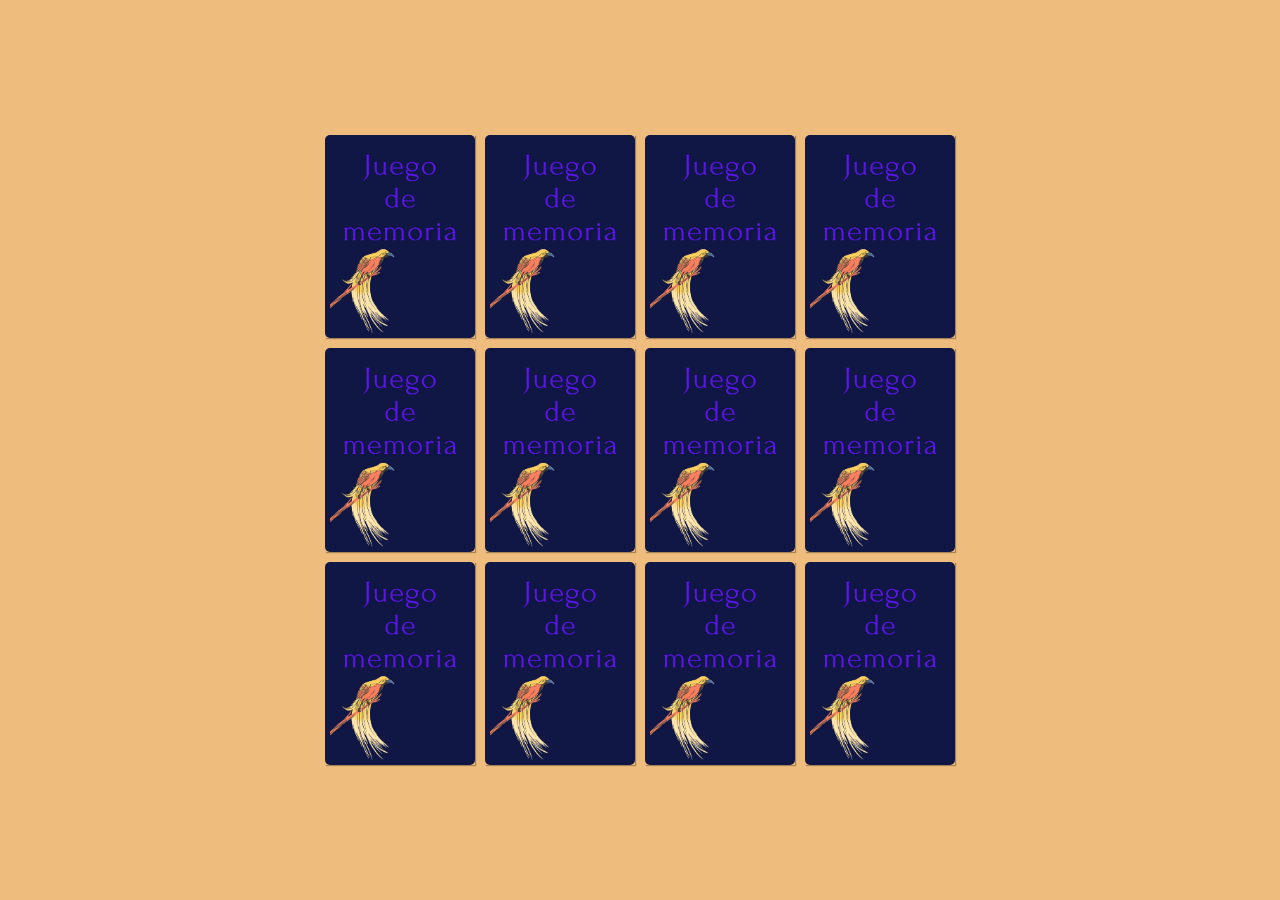
==== juego de memoria.html @ 0200614b "memory1" ====
<!DOCTYPE html>

<html>

<head>
    <title>Gra Memory</title>
    <style>
        * {
            padding: 0;
            margin: 0;
            box-sizing: border-box;
        }

        body {
            height: 100vh;
            display: flex;
            background: #eebd7e
        }

        .gramemory {
            width: 640px;
            height: 640px;
            margin: auto;
            display: flex;
            flex-wrap: wrap;
            perspective: 1000px;
        }

        .karta {
            width: calc(25% - 10px);
            height: calc(33.333% - 10px);
            margin: 5px;
            position: relative;
            box-shadow: 1px 1px 1px rgba(0, 0, 0, .3);
            transform: scale(1);
            transform-style: preserve-3d;
            transition: transform .5s;
        }


        .przod,
        .tyl {
            width: 100%;
            height: 100%;
            padding: 5px;
            position: absolute;
            border-radius: 5px;
            background: #101744;
            backface-visibility: hidden;
        }

        .przod {
            transform: rotateY(180deg);
        }

        .karta:active {
            transform: scale (0.97);
            transition: transform .2s;

        }

        .karta.flip {
            transform: rotateY(180deg);
        }
    </style>
</head>

<body>
    <section class="gramemory">
        <div class="karta" data-framework="bocian">
            <img class="przod"
                src="https://icons.iconarchive.com/icons/iconarchive/childrens-book-animals/512/White-Stork-icon.png"
                alt="bocian">
            <img class="tyl"
                src="./photos/Juego De Memoria.jpg"
                alt="to co na tyle">
        </div>

        <div class="karta" data-framework="wieloryb">
            <img class="przod"
                src="https://icons.iconarchive.com/icons/iconarchive/childrens-book-animals/256/Whale-icon.png"
                alt="wieloryb">
            <img class="tyl"
                src="./photos/Juego De Memoria.jpg"
                alt="to co na tyle">
        </div>

        <div class="karta" data-framework="chomik">
            <img class="przod" src="https://icons.iconarchive.com/icons/iconarchive/childrens-book-animals/512/Hamster-icon.png" alt="chomik">
            <img class="tyl"
                src="./photos/Juego De Memoria.jpg"
                alt="to co na tyle">
        </div>

        <div class="karta" data-framework="bawol">
            <img class="przod" src="https://icons.iconarchive.com/icons/iconarchive/childrens-book-animals/512/Water-Buffalo-icon.png" alt="bawol">
            <img class="tyl"
                src="./photos/Juego De Memoria.jpg"
                alt="to co na tyle">
        </div>

        <div class="karta" data-framework="waz">
            <img class="przod" src="https://icons.iconarchive.com/icons/iconarchive/childrens-book-animals/512/Snake-icon.png" alt="waz">
            <img class="tyl"
                src="./photos/Juego De Memoria.jpg"
                alt="to co na tyle">
        </div>

        <div class="karta" data-framework="waz">
            <img class="przod" src="https://icons.iconarchive.com/icons/iconarchive/childrens-book-animals/512/Snake-icon.png" alt="waz">
            <img class="tyl"
                src="./photos/Juego De Memoria.jpg"
                alt="to co na tyle">
        </div>

        <div class="karta" data-framework="wieloryb">
            <img class="przod" src="https://icons.iconarchive.com/icons/iconarchive/childrens-book-animals/256/Whale-icon.png" alt="wieloryb">
            <img class="tyl"
                src="./photos/Juego De Memoria.jpg"
                alt="to co na tyle">
        </div>

        <div class="karta" data-framework="bocian">
            <img class="przod" src="https://icons.iconarchive.com/icons/iconarchive/childrens-book-animals/512/White-Stork-icon.png" alt="bocian">
            <img class="tyl"
                src="./photos/Juego De Memoria.jpg"
                alt="to co na tyle">
        </div>

        <div class="karta" data-framework="chomik">
            <img class="przod" src="https://icons.iconarchive.com/icons/iconarchive/childrens-book-animals/512/Hamster-icon.png" alt="chomik">
            <img class="tyl"
                src="./photos/Juego De Memoria.jpg"
                alt="to co na tyle">
        </div>

        <div class="karta" data-framework="bawol">
            <img class="przod" src="https://icons.iconarchive.com/icons/iconarchive/childrens-book-animals/512/Water-Buffalo-icon.png" alt="bawol">
            <img class="tyl"
                src="./photos/Juego De Memoria.jpg"
                alt="to co na tyle">
        </div>

        <div class="karta" data-framework="nietoperz">
            <img class="przod" src="https://icons.iconarchive.com/icons/iconarchive/childrens-book-animals/512/Bat-icon.png" alt="nietoperz">
            <img class="tyl"
                src="./photos/Juego De Memoria.jpg"
                alt="to co na tyle">
        </div>

        <div class="karta" data-framework="nietoperz">
            <img class="przod" src="https://icons.iconarchive.com/icons/iconarchive/childrens-book-animals/512/Bat-icon.png" alt="nietoperz">
            <img class="tyl"
                src="./photos/Juego De Memoria.jpg"
                alt="to co na tyle">
        </div>

    </section>
</body>
<script>
    const cards = document.querySelectorAll('.karta');
    let odwrocona = false;
    let pierwsza, druga;

    function flipCard() {
        this.classList.add('flip');
    

    if (!odwrocona) {
        odwrocona = true;
        pierwsza = this;
    return;
   }

   druga = this;
   odwrocona = false;

   checkForMatch();
    }

 function checkForMatch() {
    let isMatch = pierwsza.dataset.framework === druga.dataset.framework;
    isMatch ? disableCards() : unflipCards();
 }

 function disableCards() {
   pierwsza.removeEventListener('click', flipCard);
   druga.removeEventListener('click', flipCard);
 }

 function unflipCards() {
   setTimeout(() => {
     pierwsza.classList.remove('flip');
     druga.classList.remove('flip');
   }, 1500);
 }


    cards.forEach(card => card.addEventListener('click', flipCard));



</script>

</html>
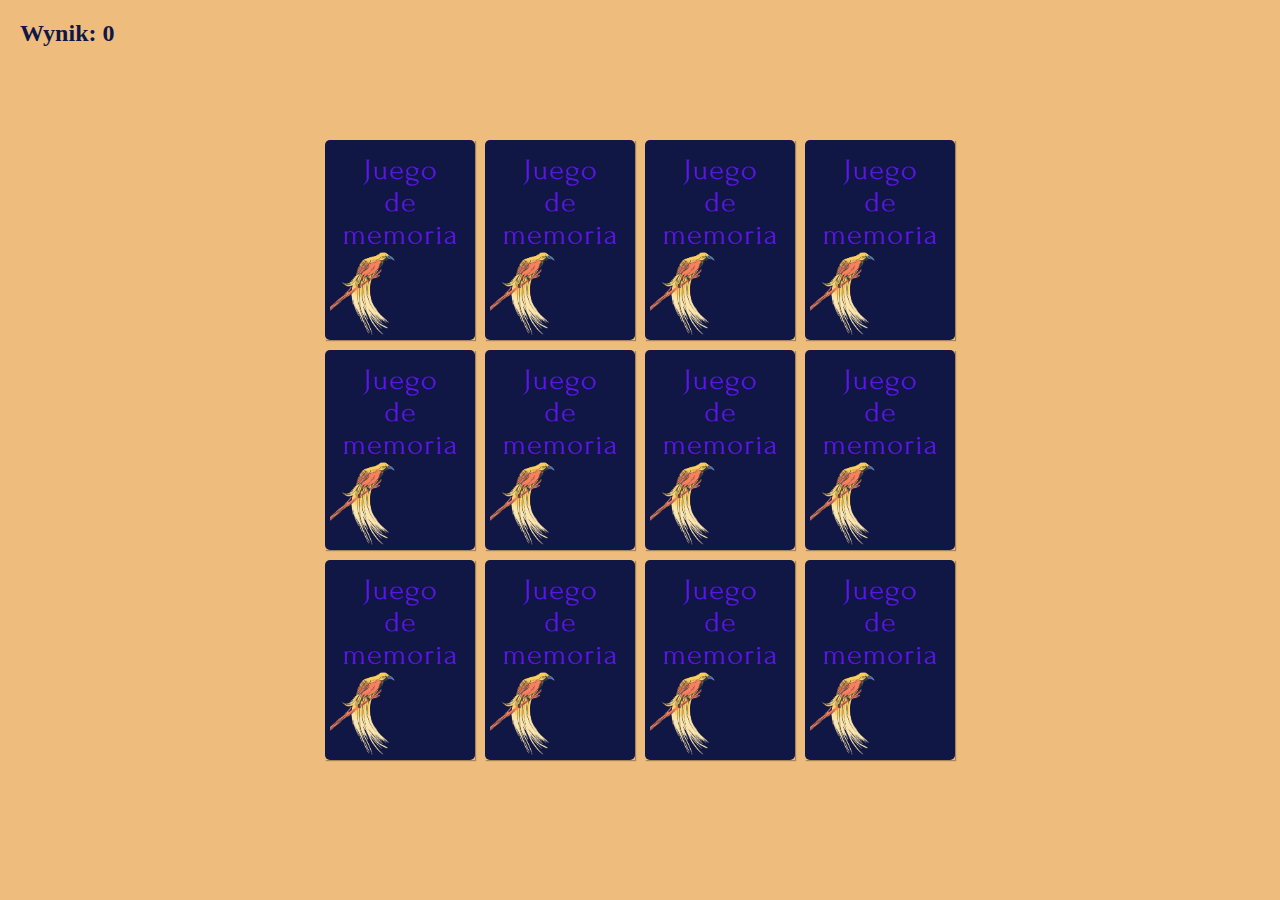
==== commit f84d7668: "memory2" ====
--- a/juego de memoria.html
+++ b/juego de memoria.html
@@ -19,7 +19,7 @@
 
         .gramemory {
             width: 640px;
-            height: 640px;
+            height: 630px;
             margin: auto;
             display: flex;
             flex-wrap: wrap;
@@ -62,139 +62,198 @@
         .karta.flip {
             transform: rotateY(180deg);
         }
+
+        .gameover {
+            width: 300px;
+            height: 100px;
+            position: absolute;
+            top: 50%;
+            left: 50%;
+            border: 2px solid #222222;
+            border-radius: 5px;
+            transform: translate(-50%, -50%);
+            background-color: #DDDDDD;
+            color: #222222;
+            display: flex;
+            align-items: center;
+            justify-content: center;
+            font-family: Georgia, 'Times New Roman', Times, serif;
+        }
+
+        .wynik {
+            font-family: Georgia, 'Times New Roman', Times, serif;
+            position: absolute;
+            top: 20px;
+            left: 20px;
+            color: #101744;
+        }
     </style>
 </head>
 
 <body>
+    <h2 class="wynik">Wynik: <span id='score'>0</span></h2>
     <section class="gramemory">
         <div class="karta" data-framework="bocian">
             <img class="przod"
                 src="https://icons.iconarchive.com/icons/iconarchive/childrens-book-animals/512/White-Stork-icon.png"
                 alt="bocian">
-            <img class="tyl"
-                src="./photos/Juego De Memoria.jpg"
-                alt="to co na tyle">
+            <img class="tyl" src="./photos/Juego De Memoria.jpg" alt="to co na tyle">
         </div>
 
         <div class="karta" data-framework="wieloryb">
             <img class="przod"
                 src="https://icons.iconarchive.com/icons/iconarchive/childrens-book-animals/256/Whale-icon.png"
                 alt="wieloryb">
-            <img class="tyl"
-                src="./photos/Juego De Memoria.jpg"
-                alt="to co na tyle">
+            <img class="tyl" src="./photos/Juego De Memoria.jpg" alt="to co na tyle">
         </div>
 
         <div class="karta" data-framework="chomik">
-            <img class="przod" src="https://icons.iconarchive.com/icons/iconarchive/childrens-book-animals/512/Hamster-icon.png" alt="chomik">
-            <img class="tyl"
-                src="./photos/Juego De Memoria.jpg"
-                alt="to co na tyle">
+            <img class="przod"
+                src="https://icons.iconarchive.com/icons/iconarchive/childrens-book-animals/512/Hamster-icon.png"
+                alt="chomik">
+            <img class="tyl" src="./photos/Juego De Memoria.jpg" alt="to co na tyle">
         </div>
 
         <div class="karta" data-framework="bawol">
-            <img class="przod" src="https://icons.iconarchive.com/icons/iconarchive/childrens-book-animals/512/Water-Buffalo-icon.png" alt="bawol">
-            <img class="tyl"
-                src="./photos/Juego De Memoria.jpg"
-                alt="to co na tyle">
+            <img class="przod"
+                src="https://icons.iconarchive.com/icons/iconarchive/childrens-book-animals/512/Water-Buffalo-icon.png"
+                alt="bawol">
+            <img class="tyl" src="./photos/Juego De Memoria.jpg" alt="to co na tyle">
         </div>
 
         <div class="karta" data-framework="waz">
-            <img class="przod" src="https://icons.iconarchive.com/icons/iconarchive/childrens-book-animals/512/Snake-icon.png" alt="waz">
-            <img class="tyl"
-                src="./photos/Juego De Memoria.jpg"
-                alt="to co na tyle">
+            <img class="przod"
+                src="https://icons.iconarchive.com/icons/iconarchive/childrens-book-animals/512/Snake-icon.png"
+                alt="waz">
+            <img class="tyl" src="./photos/Juego De Memoria.jpg" alt="to co na tyle">
         </div>
 
         <div class="karta" data-framework="waz">
-            <img class="przod" src="https://icons.iconarchive.com/icons/iconarchive/childrens-book-animals/512/Snake-icon.png" alt="waz">
-            <img class="tyl"
-                src="./photos/Juego De Memoria.jpg"
-                alt="to co na tyle">
+            <img class="przod"
+                src="https://icons.iconarchive.com/icons/iconarchive/childrens-book-animals/512/Snake-icon.png"
+                alt="waz">
+            <img class="tyl" src="./photos/Juego De Memoria.jpg" alt="to co na tyle">
         </div>
 
         <div class="karta" data-framework="wieloryb">
-            <img class="przod" src="https://icons.iconarchive.com/icons/iconarchive/childrens-book-animals/256/Whale-icon.png" alt="wieloryb">
-            <img class="tyl"
-                src="./photos/Juego De Memoria.jpg"
-                alt="to co na tyle">
+            <img class="przod"
+                src="https://icons.iconarchive.com/icons/iconarchive/childrens-book-animals/256/Whale-icon.png"
+                alt="wieloryb">
+            <img class="tyl" src="./photos/Juego De Memoria.jpg" alt="to co na tyle">
         </div>
 
         <div class="karta" data-framework="bocian">
-            <img class="przod" src="https://icons.iconarchive.com/icons/iconarchive/childrens-book-animals/512/White-Stork-icon.png" alt="bocian">
-            <img class="tyl"
-                src="./photos/Juego De Memoria.jpg"
-                alt="to co na tyle">
+            <img class="przod"
+                src="https://icons.iconarchive.com/icons/iconarchive/childrens-book-animals/512/White-Stork-icon.png"
+                alt="bocian">
+            <img class="tyl" src="./photos/Juego De Memoria.jpg" alt="to co na tyle">
         </div>
 
         <div class="karta" data-framework="chomik">
-            <img class="przod" src="https://icons.iconarchive.com/icons/iconarchive/childrens-book-animals/512/Hamster-icon.png" alt="chomik">
-            <img class="tyl"
-                src="./photos/Juego De Memoria.jpg"
-                alt="to co na tyle">
+            <img class="przod"
+                src="https://icons.iconarchive.com/icons/iconarchive/childrens-book-animals/512/Hamster-icon.png"
+                alt="chomik">
+            <img class="tyl" src="./photos/Juego De Memoria.jpg" alt="to co na tyle">
         </div>
 
         <div class="karta" data-framework="bawol">
-            <img class="przod" src="https://icons.iconarchive.com/icons/iconarchive/childrens-book-animals/512/Water-Buffalo-icon.png" alt="bawol">
-            <img class="tyl"
-                src="./photos/Juego De Memoria.jpg"
-                alt="to co na tyle">
+            <img class="przod"
+                src="https://icons.iconarchive.com/icons/iconarchive/childrens-book-animals/512/Water-Buffalo-icon.png"
+                alt="bawol">
+            <img class="tyl" src="./photos/Juego De Memoria.jpg" alt="to co na tyle">
         </div>
 
         <div class="karta" data-framework="nietoperz">
-            <img class="przod" src="https://icons.iconarchive.com/icons/iconarchive/childrens-book-animals/512/Bat-icon.png" alt="nietoperz">
-            <img class="tyl"
-                src="./photos/Juego De Memoria.jpg"
-                alt="to co na tyle">
+            <img class="przod"
+                src="https://icons.iconarchive.com/icons/iconarchive/childrens-book-animals/512/Bat-icon.png"
+                alt="nietoperz">
+            <img class="tyl" src="./photos/Juego De Memoria.jpg" alt="to co na tyle">
         </div>
 
         <div class="karta" data-framework="nietoperz">
-            <img class="przod" src="https://icons.iconarchive.com/icons/iconarchive/childrens-book-animals/512/Bat-icon.png" alt="nietoperz">
-            <img class="tyl"
-                src="./photos/Juego De Memoria.jpg"
-                alt="to co na tyle">
+            <img class="przod"
+                src="https://icons.iconarchive.com/icons/iconarchive/childrens-book-animals/512/Bat-icon.png"
+                alt="nietoperz">
+            <img class="tyl" src="./photos/Juego De Memoria.jpg" alt="to co na tyle">
         </div>
 
     </section>
 </body>
 <script>
     const cards = document.querySelectorAll('.karta');
+    const scoreSpan = document.getElementById('score');
+    const MAX_SCORE = 6;
+
     let odwrocona = false;
+    let lockBoard = false;
     let pierwsza, druga;
+    let score = 0;
 
     function flipCard() {
+        if (lockBoard) return;
+        if (this === pierwsza) return;
         this.classList.add('flip');
-    
-
-    if (!odwrocona) {
-        odwrocona = true;
-        pierwsza = this;
-    return;
-   }
-
-   druga = this;
-   odwrocona = false;
-
-   checkForMatch();
-    }
-
- function checkForMatch() {
-    let isMatch = pierwsza.dataset.framework === druga.dataset.framework;
-    isMatch ? disableCards() : unflipCards();
- }
-
- function disableCards() {
-   pierwsza.removeEventListener('click', flipCard);
-   druga.removeEventListener('click', flipCard);
- }
-
- function unflipCards() {
-   setTimeout(() => {
-     pierwsza.classList.remove('flip');
-     druga.classList.remove('flip');
-   }, 1500);
- }
-
+
+
+        if (!odwrocona) {
+            odwrocona = true;
+            pierwsza = this;
+            return;
+        }
+
+        druga = this;
+
+        checkForMatch();
+    }
+
+    function checkForMatch() {
+        let isMatch = pierwsza.dataset.framework === druga.dataset.framework;
+        isMatch ? disableCards() : unflipCards();
+
+    }
+
+    function disableCards() {
+        pierwsza.removeEventListener('click', flipCard);
+        druga.removeEventListener('click', flipCard);
+        score = score + 1;
+        scoreSpan.innerText = score;
+        resetBoard();
+        if (score === MAX_SCORE) {
+            gameOver()
+        }
+    }
+
+    function unflipCards() {
+        lockBoard = true;
+        setTimeout(() => {
+            pierwsza.classList.remove('flip');
+            druga.classList.remove('flip');
+            resetBoard();
+        }, 1000);
+    }
+
+
+    function resetBoard() {
+        [odwrocona, lockBoard] = [false, false];
+        [pierwsza, druga] = [null, null];
+
+    }
+
+    function gameOver() {
+        const go = document.createElement('div')
+        go.innerText = 'Wygrana! Przeładuj stronę, aby zagrać ponownie.'
+        go.classList.add('gameover')
+        document.body.appendChild(go)
+    }
+
+
+
+    (function shuffle() {
+        cards.forEach(card => {
+            let ramdomPos = Math.floor(Math.random() * 12);
+            card.style.order = ramdomPos;
+        });
+    })();
 
     cards.forEach(card => card.addEventListener('click', flipCard));
 
